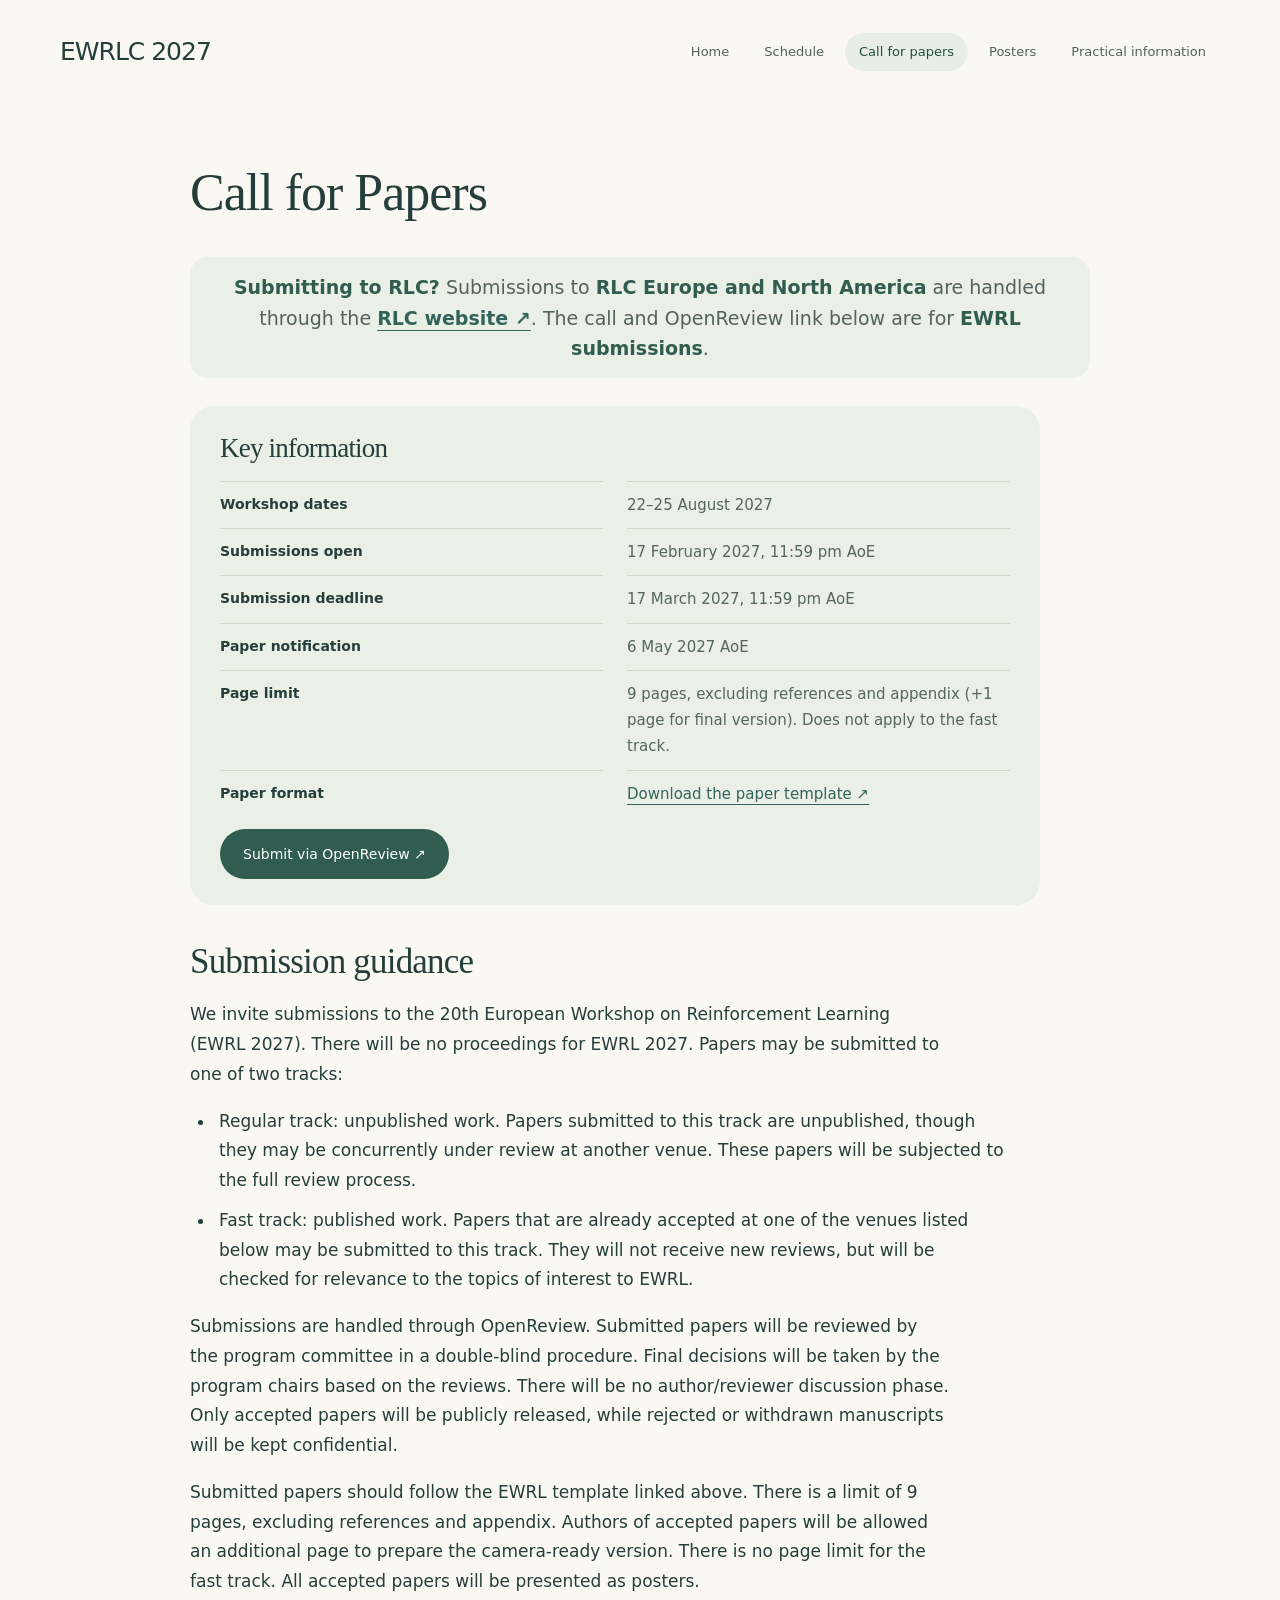
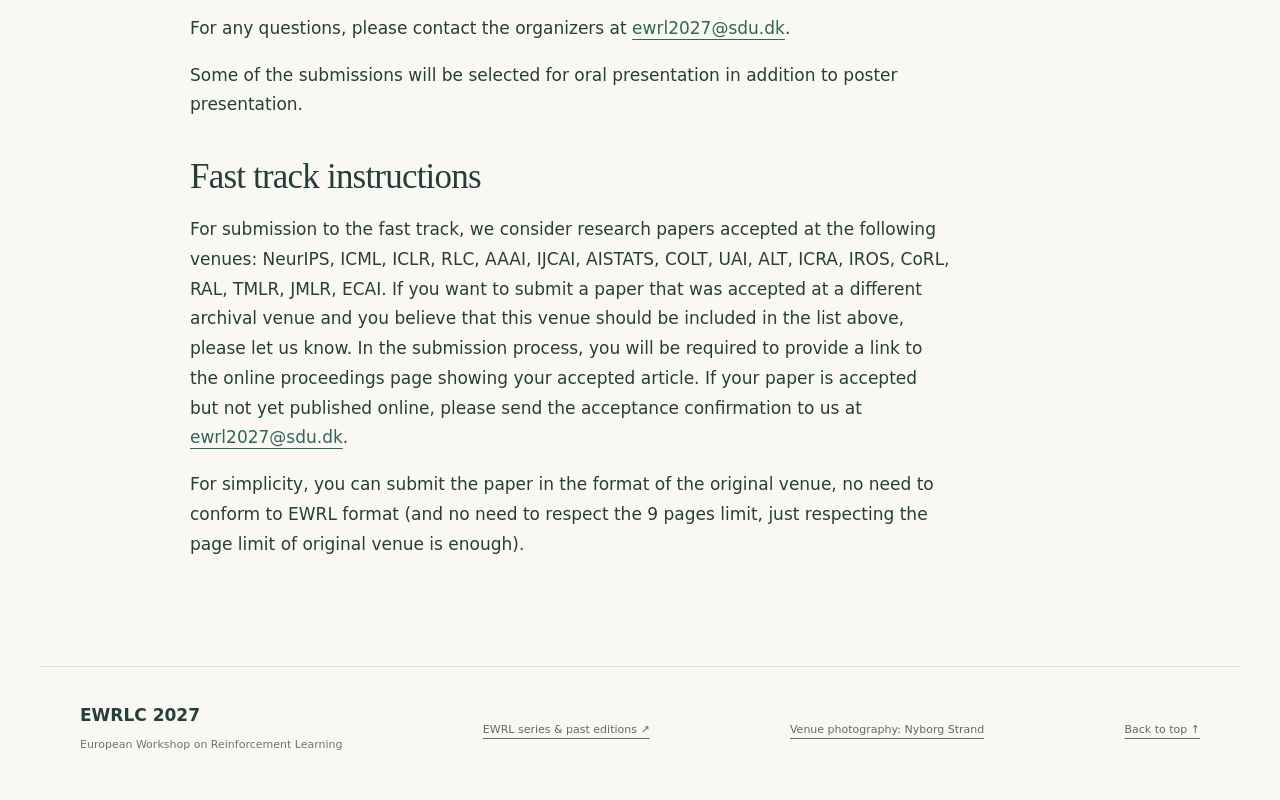
==== call.html @ bf9b0c90 "Publish EWRLC 2027 website" ====
<!doctype html>
<html lang="en"><head><meta charset="utf-8"><meta name="viewport" content="width=device-width, initial-scale=1"><title>Call for papers | EWRL 2027</title><meta name="description" content="EWRL 2027 — European Workshop on Reinforcement Learning. 22–25 August 2027. Nyborg Strand, Denmark."><link rel="stylesheet" href="assets/site.css?v=cfp-key-info"></head><body><a class="skip" href="#main">Skip to content</a><header><nav aria-label="Main navigation"><a class="brand" href="index.html">EWRLC <strong>2027</strong></a><div class="links"><a href="index.html">Home</a><a href="calendar.html">Schedule</a><a href="call.html" aria-current="page">Call for papers</a><a href="papers.html">Posters</a><a href="help.html">Practical information</a></div></nav></header><main id="main" class="call-content"><h1>Call for Papers</h1><aside class="site-note" aria-label="RLC submissions"><strong>Submitting to RLC?</strong> Submissions to <strong>RLC Europe and North America</strong> are handled through the <a href="https://rl-conference.cc/2027/index.html">RLC website ↗</a>. The call and OpenReview link below are for <strong>EWRL submissions</strong>.</aside><section class="cfp-key-info" aria-labelledby="key-info-title"><h2 id="key-info-title">Key information</h2><dl><dt>Workshop dates</dt><dd>22–25 August 2027</dd><dt>Submissions open</dt><dd>17 February 2027, 11:59 pm AoE</dd><dt>Submission deadline</dt><dd>17 March 2027, 11:59 pm AoE</dd><dt>Paper notification</dt><dd>6 May 2027 AoE</dd><dt>Page limit</dt><dd>9 pages, excluding references and appendix (+1 page for final version). Does not apply to the fast track.</dd><dt>Paper format</dt><dd><a href="assets/ewrl_2027_template.zip" download>Download the paper template ↗</a></dd></dl><p><a class="button" href="https://openreview.net/group?id=EWRL/2027/Workshop">Submit via OpenReview ↗</a></p></section><h2>Submission guidance</h2>
<p>We invite submissions to the 20th European Workshop on Reinforcement Learning (EWRL 2027). There will be no proceedings for EWRL 2027. Papers may be submitted to one of two tracks:</p>
<ul><li>Regular track: unpublished work. Papers submitted to this track are unpublished, though they may be concurrently under review at another venue. These papers will be subjected to the full review process.</li><li>Fast track: published work. Papers that are already accepted at one of the venues listed below may be submitted to this track. They will not receive new reviews, but will be checked for relevance to the topics of interest to EWRL.</li></ul>
<p>Submissions are handled through OpenReview. Submitted papers will be reviewed by the program committee in a double-blind procedure. Final decisions will be taken by the program chairs based on the reviews. There will be no author/reviewer discussion phase. Only accepted papers will be publicly released, while rejected or withdrawn manuscripts will be kept confidential.</p>
<p>Submitted papers should follow the EWRL template linked above. There is a limit of 9 pages, excluding references and appendix. Authors of accepted papers will be allowed an additional page to prepare the camera-ready version. There is no page limit for the fast track. All accepted papers will be presented as posters.</p>
<p>For any questions, please contact the organizers at <a href="mailto:ewrl2027@sdu.dk">ewrl2027@sdu.dk</a>.</p>
<p>Some of the submissions will be selected for oral presentation in addition to poster presentation.</p>
<h2>Fast track instructions</h2>
<p>For submission to the fast track, we consider research papers accepted at the following venues: NeurIPS, ICML, ICLR, RLC, AAAI, IJCAI, AISTATS, COLT, UAI, ALT, ICRA, IROS, CoRL, RAL, TMLR, JMLR, ECAI. If you want to submit a paper that was accepted at a different archival venue and you believe that this venue should be included in the list above, please let us know. In the submission process, you will be required to provide a link to the online proceedings page showing your accepted article. If your paper is accepted but not yet published online, please send the acceptance confirmation to us at <a href="mailto:ewrl2027@sdu.dk">ewrl2027@sdu.dk</a>.</p>
<p>For simplicity, you can submit the paper in the format of the original venue, no need to conform to EWRL format (and no need to respect the 9 pages limit, just respecting the page limit of original venue is enough).</p>
</main><footer><div><strong>EWRLC 2027</strong><p>European Workshop on Reinforcement Learning</p></div><a href="https://ewrl-org.github.io/">EWRL series & past editions ↗</a><a href="https://www.nyborgstrand.dk/en/press/">Venue photography: Nyborg Strand</a><a href="#main">Back to top ↑</a></footer></body></html>
---- assets/site.css ----
*{box-sizing:border-box}html{scroll-behavior:smooth;scroll-padding-top:2rem}body{margin:0;background:#faf8f3;color:#263e3b;font:17px/1.75 system-ui,-apple-system,BlinkMacSystemFont,"Segoe UI",sans-serif}a{color:#32645c;text-underline-offset:5px}a:hover{color:#173e36}a:focus-visible{outline:3px solid #a35a35;outline-offset:5px}.skip{position:absolute;top:-80px;background:white;padding:12px;z-index:5}.skip:focus{top:0}header{max-width:1240px;margin:auto}nav{padding:30px 40px;display:flex;align-items:center;justify-content:space-between;gap:28px}.brand{font-size:25px;letter-spacing:-1px;white-space:nowrap;text-decoration:none;color:#263e3b}.brand strong{font-weight:400}.brand span{color:#b27e57;padding-left:7px}.links{display:flex;gap:7px;flex-wrap:wrap}.links a{padding:8px 14px;font-size:13px;text-decoration:none;color:#52635d;border-radius:99px}.links a[aria-current]{color:#214f44;background:#e8eee6}main{max-width:1200px;margin:0 auto;padding:24px 40px 90px;min-height:70vh}.hero{display:grid;grid-template-columns:1fr 1.12fr;gap:54px;align-items:center;margin:0 0 90px;padding:20px 0 0}.hero-copy{padding:16px 0}.eyebrow{font-size:11px;line-height:1.7;letter-spacing:2px;text-transform:uppercase;font-weight:650;color:#586e61}.hero h1{font-family:Georgia,"Times New Roman",serif;font-weight:400;font-size:clamp(36px,3.6vw,50px);letter-spacing:-1.5px;margin:25px 0;line-height:1.06}.hero h1 em{font-weight:400;color:#557d6d}.edition{font-size:23px;font-weight:600;letter-spacing:-.6px;margin:20px 0 0}.location{margin:3px 0;color:#52635d;font-size:15px}.date{font-size:15px;color:#52635d;margin:10px 0 26px}.status{display:block;font-size:12px;color:#6d7164}.button{display:inline-flex;gap:30px;align-items:center;padding:13px 23px;background:#315c50;color:white;border-radius:99px;text-decoration:none;font-size:14px}.button:hover{color:white;background:#23473e}.hero-photo{margin:0}.hero-photo img{display:block;width:100%;height:auto;object-fit:contain;border-radius:100px 100px 30px 30px}.hero-photo figcaption{font-size:11px;color:#68776e;text-align:center;margin-top:12px;letter-spacing:.4px}h1,h2{font-family:Georgia,"Times New Roman",serif;font-weight:400}h1{font-size:52px;line-height:1.15;letter-spacing:-1px}h2{font-size:35px;line-height:1.2;margin:0 0 20px;letter-spacing:-.8px}p{max-width:760px}section{margin:52px 0}section+section{padding-top:18px}.welcome{max-width:770px;margin:70px auto 76px;text-align:center}.welcome p{color:#53665e}.welcome h2{color:#263e3b;font-size:42px}.facts{background:#eaf0e6;padding:40px 44px;border-radius:36px;margin:60px 0}.facts h2{margin-bottom:28px}dl{display:grid;grid-template-columns:1fr 1fr;gap:14px 36px;margin:0}dt{font-size:14px;font-weight:600;border-top:1px solid #ced9cc;padding-top:16px}dd{margin:0;color:#53665e;font-size:15px;border-top:1px solid #ced9cc;padding-top:16px}.lead{font-size:20px;color:#60736a}footer{max-width:1200px;margin:auto;border-top:1px solid #d9dfd3;padding:34px 40px 42px;display:flex;justify-content:space-between;gap:24px;align-items:center;font-size:11px}footer p{margin:4px 0;color:#68776e}footer strong{font-size:17px}footer a{color:#586e61}@media(min-width:800px){main>section:not(.hero):not(.welcome):not(.facts){max-width:850px}}@media(max-width:800px){nav{align-items:flex-start;flex-direction:column;gap:16px;padding:22px 24px}.links{gap:2px}.links a{padding:6px 10px;font-size:12px}main{padding:10px 24px 60px}.hero{grid-template-columns:1fr;gap:24px;margin-bottom:56px;padding-top:0}.hero h1{font-size:clamp(34px,7vw,46px);letter-spacing:-1px}.hero h1 br:first-of-type{display:none}.hero-photo img{height:auto;border-radius:60px 60px 22px 22px}.hero-copy{padding:0}.eyebrow br{display:none}.welcome{margin:52px auto;text-align:left}.welcome h2{font-size:35px}.facts{padding:28px 24px;border-radius:28px}dl{grid-template-columns:1fr;gap:4px}dd{border:0;padding-top:0;margin-bottom:14px}footer{align-items:flex-start;flex-direction:column;padding:30px 24px;gap:16px}h1{font-size:43px}h2{font-size:30px}}@media(prefers-reduced-motion:reduce){html{scroll-behavior:auto}}
.partnership{font-size:25px;line-height:1.4;font-weight:550;letter-spacing:-.5px;margin:0 0 22px;color:#315c50}.partnership span{display:block;font-size:16px;font-weight:400;letter-spacing:0;color:#60736a;margin-top:7px}

/* Paired venues share the existing warm palette and rounded photography. */
.hero{grid-template-columns:1fr;gap:32px;text-align:center}.hero-copy{padding-bottom:0}.hero-copy p{margin-left:auto;margin-right:auto}.hero h1 br{display:none}.hero h1{font-size:clamp(38px,5.2vw,64px)}.hero .edition{font-size:17px;margin-top:16px}.hero .date{margin-bottom:20px}.venue-pair{display:grid;grid-template-columns:minmax(0,1fr) minmax(0,1fr);gap:28px;text-align:left}.venue-pair .hero-photo img{width:100%;height:auto;aspect-ratio:4/3;object-fit:cover;border-radius:72px 72px 24px 24px}.venue-pair figcaption{font-size:14px;line-height:1.6;letter-spacing:0;margin-top:16px;color:#52635d}.venue-pair figcaption strong{color:#315c50;font-weight:600}footer{flex-wrap:wrap}
@media(max-width:800px){.hero{gap:26px}.venue-pair{gap:16px}.venue-pair .hero-photo img{border-radius:40px 40px 16px 16px}.venue-pair figcaption{font-size:12px}.venue-pair figcaption strong{display:block}.hero h1{font-size:clamp(34px,7vw,46px)}}

/* Conference overview; the remaining site is dedicated to EWRL. */
.hero{gap:26px;margin-bottom:55px;padding-top:0}.hero-copy{padding:0}.hero h1{margin:6px 0 14px;font-size:clamp(34px,4.2vw,52px)}.hero .partnership{font-size:21px;margin-bottom:0}.hero .partnership span{font-size:14px;margin-top:3px}.conference-card{min-width:0;text-align:center}.conference-card h2{font-family:Georgia,"Times New Roman",serif;font-size:28px;margin:0 0 5px}.conference-name{font-size:13px;line-height:1.5;min-height:2.8em;color:#60736a;margin:0 0 13px}.venue-pair .hero-photo img{aspect-ratio:16/9;border-radius:54px 54px 20px 20px}.venue-pair figcaption{margin-top:12px}.conference-date{font-size:14px;color:#52635d;margin:9px 0 12px}.date-note{font-size:12px;color:#6d7164}.conference-link{display:inline-flex;align-items:center;justify-content:center;gap:14px;font-size:13px;line-height:1.5;text-decoration:none;border-radius:99px;padding:10px 19px;background:#315c50;color:#fff}.conference-link:hover{background:#23473e;color:#fff}.pending-link,.pending-link:hover{background:#e8eee6;color:#52635d;cursor:default}.link-status{font-size:10px;text-transform:uppercase;letter-spacing:.6px}.welcome{margin-top:45px}
@media(max-width:800px){.hero{gap:24px}.conference-card h2{font-size:24px}.conference-name{font-size:11px;min-height:3em}.venue-pair .hero-photo img{border-radius:34px 34px 15px 15px}.conference-date{font-size:12px}.conference-link{font-size:12px;padding:9px 12px;gap:8px}.link-status{font-size:9px}}
@media(max-width:420px){.conference-name{min-height:4.5em}.pending-link{flex-direction:column;gap:0}.conference-date{min-height:3em}}

.site-note{max-width:760px;margin:0 auto;padding:20px 28px;border-radius:22px;background:#eaf0e6;color:#52635d;font-size:15px;line-height:1.8;text-align:center}.site-note strong{color:#315c50;font-weight:600}.rlc-link-placeholder{color:#32645c;text-decoration:underline;text-underline-offset:4px}.coming-soon{font-size:12px;color:#68776e}.conference-date{margin-bottom:0}@media(max-width:800px){.site-note{font-size:13px;padding:16px 20px}.coming-soon{font-size:11px}}

.site-note{max-width:900px;width:100%;padding:26px 32px;font-size:19px;line-height:1.8}.site-note .coming-soon{font-size:14px}@media(max-width:800px){.site-note{font-size:17px;padding:24px}.site-note .coming-soon{font-size:13px}}

.ewrl-venue{grid-template-columns:minmax(0,1fr);width:100%}.ewrl-venue .conference-name{min-height:0;margin-bottom:20px}.ewrl-venue .hero-photo img{aspect-ratio: 2.8/1;object-position:center;max-height:400px}.hero .partnership span{font-size:16px}.site-note a{font-weight:600}@media(max-width:800px){.ewrl-venue .hero-photo img{aspect-ratio:16/9}.hero h1{font-size:clamp(32px,6.2vw,46px)}}

.site-note{max-width:100%;padding:15px 24px;line-height:1.6;border-radius:18px}.hero{row-gap:20px;margin-bottom:32px}.welcome{margin-top:28px}@media(max-width:800px){.site-note{padding:14px 18px;line-height:1.6}}

.call-content{max-width:980px}.call-content h2{margin:36px 0 16px}.call-content ul{max-width:820px;padding-left:25px}.call-content li{padding-left:4px;margin-bottom:10px}.call-content .lead{margin-bottom:24px}

.airport-table{width:100%;border-collapse:collapse;font-size:15px;text-align:left}.airport-table th,.airport-table td{padding:16px 14px;border-bottom:1px solid #d9dfd3;vertical-align:top}.airport-table thead{background:#eaf0e6}.airport-table tbody th{font-weight:600;width:28%}.airport-table td:nth-child(2){width:23%}.travel-source{font-size:12px;color:#68776e;margin-top:16px}.contact-form{max-width:760px;padding:28px;background:#eaf0e6;border-radius:24px}.contact-form label{display:block;font-size:14px;font-weight:600;margin-bottom:18px}.contact-fields{display:grid;grid-template-columns:1fr 1fr;gap:20px}.contact-form input,.contact-form textarea{display:block;width:100%;margin-top:7px;padding:12px 14px;border:1px solid #bdcbbc;border-radius:10px;background:#faf8f3;color:#263e3b;font:inherit;font-weight:400}.contact-form textarea{resize:vertical}.contact-form input:focus-visible,.contact-form textarea:focus-visible{outline:3px solid #557d6d;outline-offset:2px}.contact-form button{border:0;cursor:pointer;font-family:inherit}.form-note,#contact-status{font-size:13px;line-height:1.6;color:#52635d}#contact-status:empty{display:none}@media(max-width:600px){.contact-fields{grid-template-columns:1fr;gap:0}.contact-form{padding:22px}.airport-table{font-size:12px}.airport-table th,.airport-table td{padding:12px 8px}}

main>section.organizers{max-width:none;margin-top:64px}.organizer-grid{display:grid;grid-template-columns:repeat(4,minmax(0,1fr));gap:24px;margin-top:28px}.organizer-card{text-align:center;min-width:0}.organizer-card img{display:block;width:100%;aspect-ratio:1;height:auto;object-fit:cover;object-position:center 30%;border-radius:32px 32px 16px 16px}.organizer-card h3{font-family:Georgia,"Times New Roman",serif;font-size:21px;font-weight:400;line-height:1.3;margin:18px 0 6px}.organizer-card p{margin:0}.organizer-affiliation{font-size:13px;color:#68776e}.organizer-role{font-size:14px;color:#315c50;font-weight:600;margin-top:7px!important}.photo-credit{font-size:11px;color:#68776e;margin-top:24px}@media(max-width:800px){.organizer-grid{grid-template-columns:repeat(2,minmax(0,1fr));gap:28px 20px}.organizer-card h3{font-size:20px}.organizer-role{font-size:13px}}

.organizer-card img{width:85%;margin-left:auto;margin-right:auto}

.cfp-key-info{background:#eaf0e6;border-radius:24px;padding:26px 30px;margin:28px 0 36px}.call-content .cfp-key-info h2{font-size:27px;margin:0 0 16px}.cfp-key-info dl{gap:10px 24px}.cfp-key-info dt,.cfp-key-info dd{padding-top:10px}.cfp-key-info>p{margin:22px 0 0}@media(max-width:800px){.cfp-key-info{padding:24px}.cfp-key-info dl{gap:3px}.cfp-key-info dd{padding-top:0;margin-bottom:9px}}
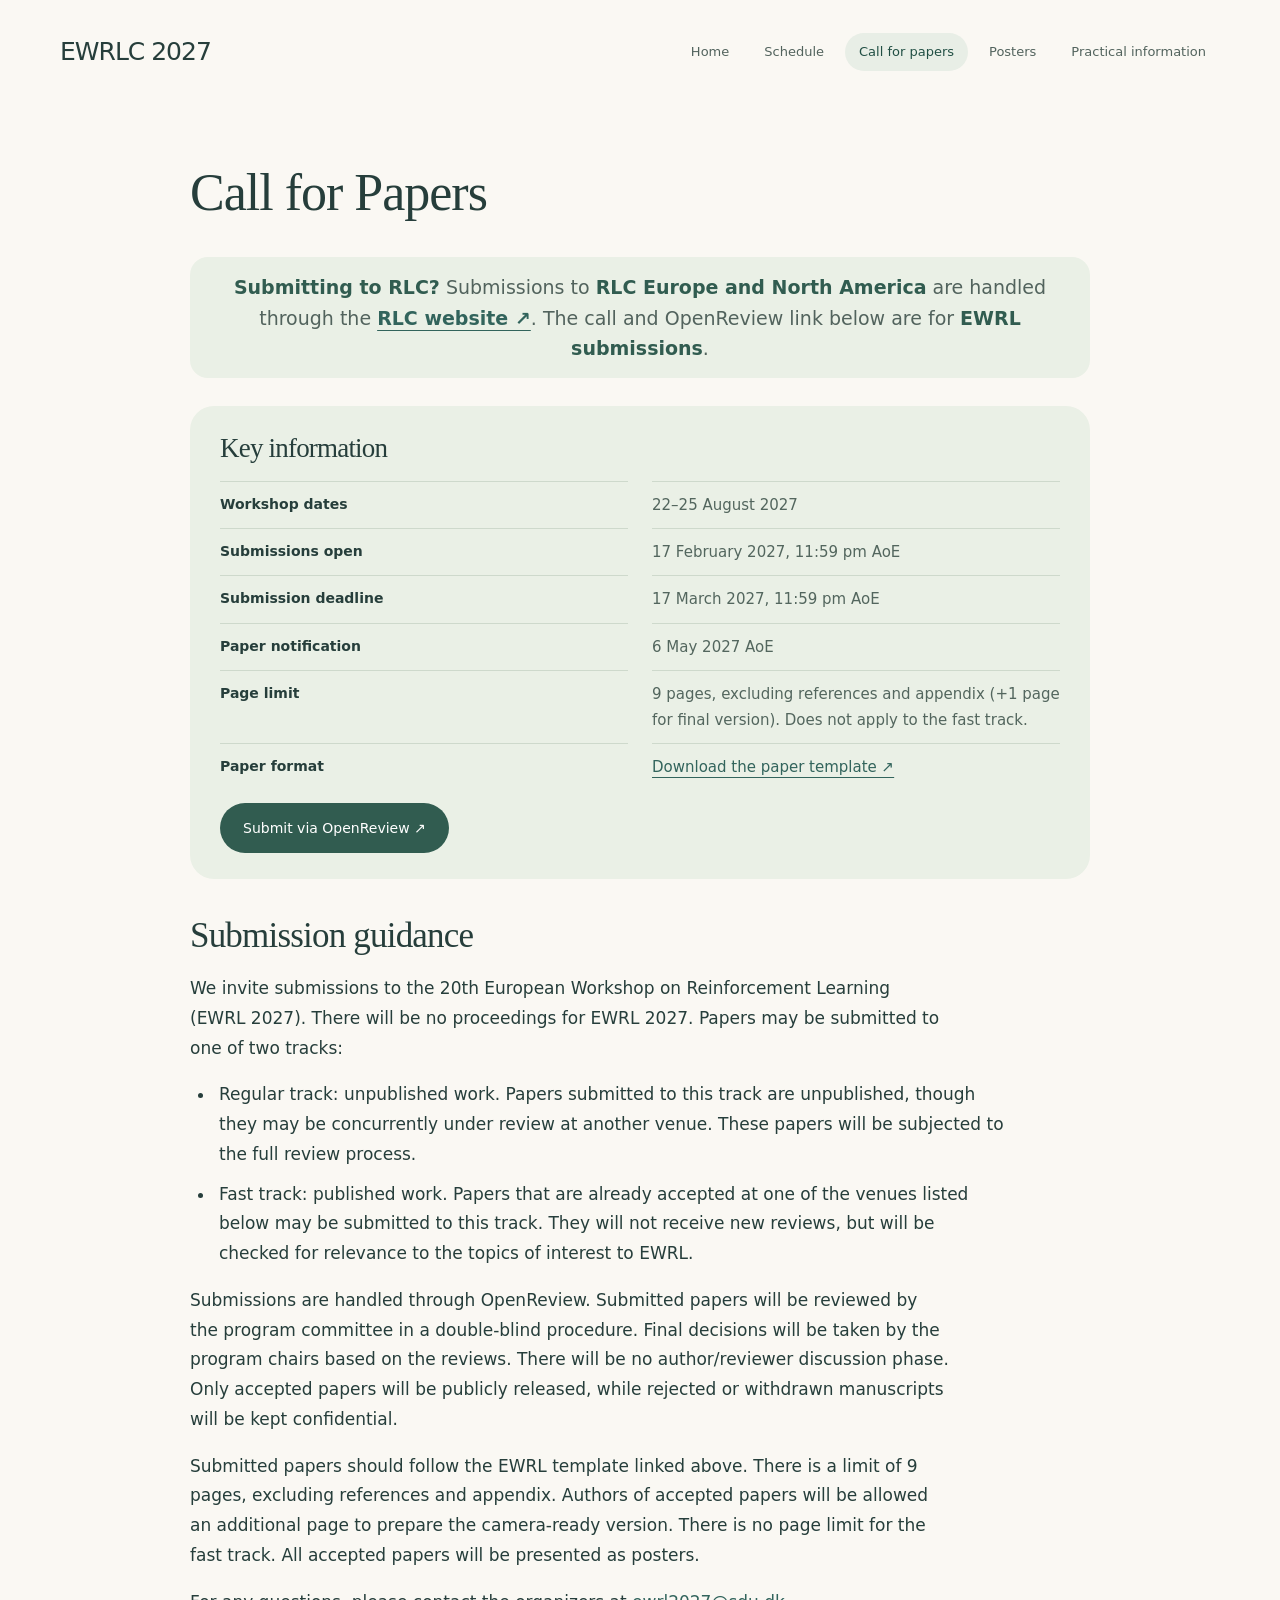
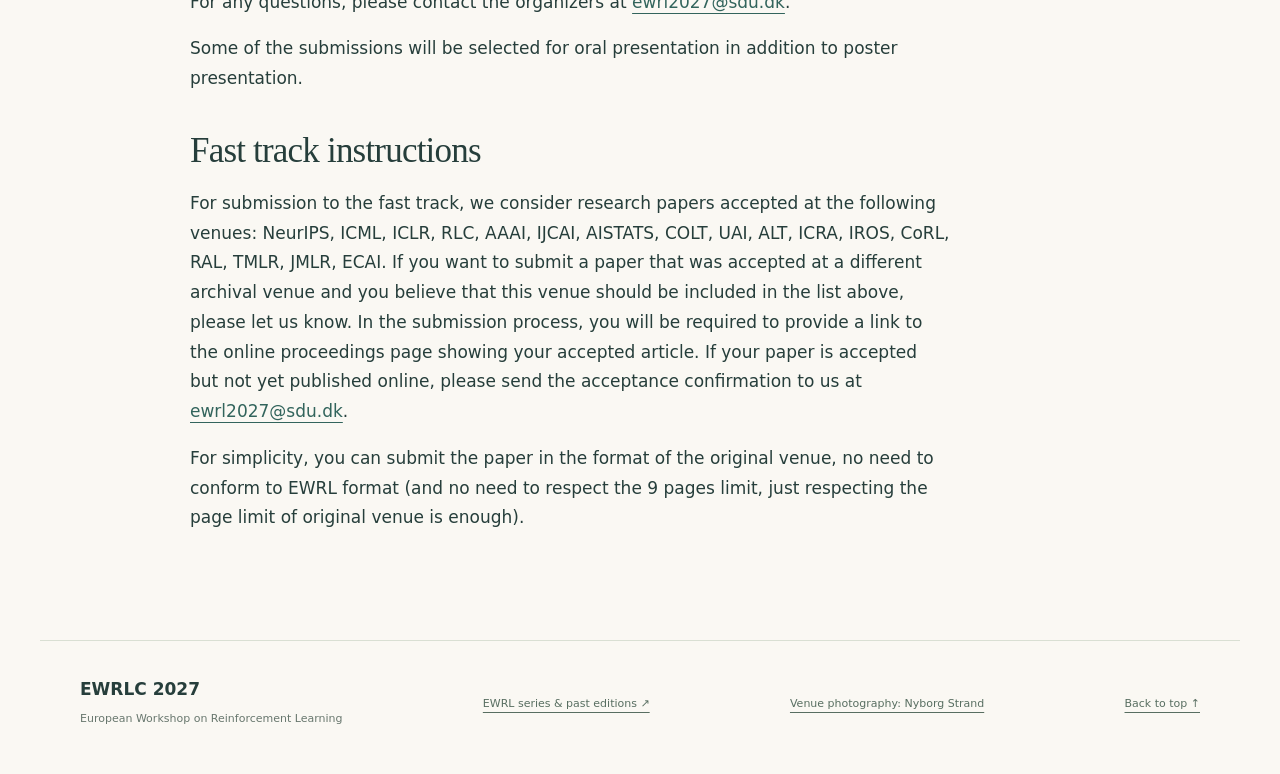
==== commit ee9c27d4: "Align CFP information box widths" ====
--- a/call.html
+++ b/call.html
@@ -1,5 +1,5 @@
 <!doctype html>
-<html lang="en"><head><meta charset="utf-8"><meta name="viewport" content="width=device-width, initial-scale=1"><title>Call for papers | EWRL 2027</title><meta name="description" content="EWRL 2027 — European Workshop on Reinforcement Learning. 22–25 August 2027. Nyborg Strand, Denmark."><link rel="stylesheet" href="assets/site.css?v=cfp-key-info"></head><body><a class="skip" href="#main">Skip to content</a><header><nav aria-label="Main navigation"><a class="brand" href="index.html">EWRLC <strong>2027</strong></a><div class="links"><a href="index.html">Home</a><a href="calendar.html">Schedule</a><a href="call.html" aria-current="page">Call for papers</a><a href="papers.html">Posters</a><a href="help.html">Practical information</a></div></nav></header><main id="main" class="call-content"><h1>Call for Papers</h1><aside class="site-note" aria-label="RLC submissions"><strong>Submitting to RLC?</strong> Submissions to <strong>RLC Europe and North America</strong> are handled through the <a href="https://rl-conference.cc/2027/index.html">RLC website ↗</a>. The call and OpenReview link below are for <strong>EWRL submissions</strong>.</aside><section class="cfp-key-info" aria-labelledby="key-info-title"><h2 id="key-info-title">Key information</h2><dl><dt>Workshop dates</dt><dd>22–25 August 2027</dd><dt>Submissions open</dt><dd>17 February 2027, 11:59 pm AoE</dd><dt>Submission deadline</dt><dd>17 March 2027, 11:59 pm AoE</dd><dt>Paper notification</dt><dd>6 May 2027 AoE</dd><dt>Page limit</dt><dd>9 pages, excluding references and appendix (+1 page for final version). Does not apply to the fast track.</dd><dt>Paper format</dt><dd><a href="assets/ewrl_2027_template.zip" download>Download the paper template ↗</a></dd></dl><p><a class="button" href="https://openreview.net/group?id=EWRL/2027/Workshop">Submit via OpenReview ↗</a></p></section><h2>Submission guidance</h2>
+<html lang="en"><head><meta charset="utf-8"><meta name="viewport" content="width=device-width, initial-scale=1"><title>Call for papers | EWRL 2027</title><meta name="description" content="EWRL 2027 — European Workshop on Reinforcement Learning. 22–25 August 2027. Nyborg Strand, Denmark."><link rel="stylesheet" href="assets/site.css?v=cfp-aligned-boxes"></head><body><a class="skip" href="#main">Skip to content</a><header><nav aria-label="Main navigation"><a class="brand" href="index.html">EWRLC <strong>2027</strong></a><div class="links"><a href="index.html">Home</a><a href="calendar.html">Schedule</a><a href="call.html" aria-current="page">Call for papers</a><a href="papers.html">Posters</a><a href="help.html">Practical information</a></div></nav></header><main id="main" class="call-content"><h1>Call for Papers</h1><aside class="site-note" aria-label="RLC submissions"><strong>Submitting to RLC?</strong> Submissions to <strong>RLC Europe and North America</strong> are handled through the <a href="https://rl-conference.cc/2027/index.html">RLC website ↗</a>. The call and OpenReview link below are for <strong>EWRL submissions</strong>.</aside><section class="cfp-key-info" aria-labelledby="key-info-title"><h2 id="key-info-title">Key information</h2><dl><dt>Workshop dates</dt><dd>22–25 August 2027</dd><dt>Submissions open</dt><dd>17 February 2027, 11:59 pm AoE</dd><dt>Submission deadline</dt><dd>17 March 2027, 11:59 pm AoE</dd><dt>Paper notification</dt><dd>6 May 2027 AoE</dd><dt>Page limit</dt><dd>9 pages, excluding references and appendix (+1 page for final version). Does not apply to the fast track.</dd><dt>Paper format</dt><dd><a href="assets/ewrl_2027_template.zip" download>Download the paper template ↗</a></dd></dl><p><a class="button" href="https://openreview.net/group?id=EWRL/2027/Workshop">Submit via OpenReview ↗</a></p></section><h2>Submission guidance</h2>
 <p>We invite submissions to the 20th European Workshop on Reinforcement Learning (EWRL 2027). There will be no proceedings for EWRL 2027. Papers may be submitted to one of two tracks:</p>
 <ul><li>Regular track: unpublished work. Papers submitted to this track are unpublished, though they may be concurrently under review at another venue. These papers will be subjected to the full review process.</li><li>Fast track: published work. Papers that are already accepted at one of the venues listed below may be submitted to this track. They will not receive new reviews, but will be checked for relevance to the topics of interest to EWRL.</li></ul>
 <p>Submissions are handled through OpenReview. Submitted papers will be reviewed by the program committee in a double-blind procedure. Final decisions will be taken by the program chairs based on the reviews. There will be no author/reviewer discussion phase. Only accepted papers will be publicly released, while rejected or withdrawn manuscripts will be kept confidential.</p>
--- a/assets/site.css
+++ b/assets/site.css
@@ -1,4 +1,4 @@
-*{box-sizing:border-box}html{scroll-behavior:smooth;scroll-padding-top:2rem}body{margin:0;background:#faf8f3;color:#263e3b;font:17px/1.75 system-ui,-apple-system,BlinkMacSystemFont,"Segoe UI",sans-serif}a{color:#32645c;text-underline-offset:5px}a:hover{color:#173e36}a:focus-visible{outline:3px solid #a35a35;outline-offset:5px}.skip{position:absolute;top:-80px;background:white;padding:12px;z-index:5}.skip:focus{top:0}header{max-width:1240px;margin:auto}nav{padding:30px 40px;display:flex;align-items:center;justify-content:space-between;gap:28px}.brand{font-size:25px;letter-spacing:-1px;white-space:nowrap;text-decoration:none;color:#263e3b}.brand strong{font-weight:400}.brand span{color:#b27e57;padding-left:7px}.links{display:flex;gap:7px;flex-wrap:wrap}.links a{padding:8px 14px;font-size:13px;text-decoration:none;color:#52635d;border-radius:99px}.links a[aria-current]{color:#214f44;background:#e8eee6}main{max-width:1200px;margin:0 auto;padding:24px 40px 90px;min-height:70vh}.hero{display:grid;grid-template-columns:1fr 1.12fr;gap:54px;align-items:center;margin:0 0 90px;padding:20px 0 0}.hero-copy{padding:16px 0}.eyebrow{font-size:11px;line-height:1.7;letter-spacing:2px;text-transform:uppercase;font-weight:650;color:#586e61}.hero h1{font-family:Georgia,"Times New Roman",serif;font-weight:400;font-size:clamp(36px,3.6vw,50px);letter-spacing:-1.5px;margin:25px 0;line-height:1.06}.hero h1 em{font-weight:400;color:#557d6d}.edition{font-size:23px;font-weight:600;letter-spacing:-.6px;margin:20px 0 0}.location{margin:3px 0;color:#52635d;font-size:15px}.date{font-size:15px;color:#52635d;margin:10px 0 26px}.status{display:block;font-size:12px;color:#6d7164}.button{display:inline-flex;gap:30px;align-items:center;padding:13px 23px;background:#315c50;color:white;border-radius:99px;text-decoration:none;font-size:14px}.button:hover{color:white;background:#23473e}.hero-photo{margin:0}.hero-photo img{display:block;width:100%;height:auto;object-fit:contain;border-radius:100px 100px 30px 30px}.hero-photo figcaption{font-size:11px;color:#68776e;text-align:center;margin-top:12px;letter-spacing:.4px}h1,h2{font-family:Georgia,"Times New Roman",serif;font-weight:400}h1{font-size:52px;line-height:1.15;letter-spacing:-1px}h2{font-size:35px;line-height:1.2;margin:0 0 20px;letter-spacing:-.8px}p{max-width:760px}section{margin:52px 0}section+section{padding-top:18px}.welcome{max-width:770px;margin:70px auto 76px;text-align:center}.welcome p{color:#53665e}.welcome h2{color:#263e3b;font-size:42px}.facts{background:#eaf0e6;padding:40px 44px;border-radius:36px;margin:60px 0}.facts h2{margin-bottom:28px}dl{display:grid;grid-template-columns:1fr 1fr;gap:14px 36px;margin:0}dt{font-size:14px;font-weight:600;border-top:1px solid #ced9cc;padding-top:16px}dd{margin:0;color:#53665e;font-size:15px;border-top:1px solid #ced9cc;padding-top:16px}.lead{font-size:20px;color:#60736a}footer{max-width:1200px;margin:auto;border-top:1px solid #d9dfd3;padding:34px 40px 42px;display:flex;justify-content:space-between;gap:24px;align-items:center;font-size:11px}footer p{margin:4px 0;color:#68776e}footer strong{font-size:17px}footer a{color:#586e61}@media(min-width:800px){main>section:not(.hero):not(.welcome):not(.facts){max-width:850px}}@media(max-width:800px){nav{align-items:flex-start;flex-direction:column;gap:16px;padding:22px 24px}.links{gap:2px}.links a{padding:6px 10px;font-size:12px}main{padding:10px 24px 60px}.hero{grid-template-columns:1fr;gap:24px;margin-bottom:56px;padding-top:0}.hero h1{font-size:clamp(34px,7vw,46px);letter-spacing:-1px}.hero h1 br:first-of-type{display:none}.hero-photo img{height:auto;border-radius:60px 60px 22px 22px}.hero-copy{padding:0}.eyebrow br{display:none}.welcome{margin:52px auto;text-align:left}.welcome h2{font-size:35px}.facts{padding:28px 24px;border-radius:28px}dl{grid-template-columns:1fr;gap:4px}dd{border:0;padding-top:0;margin-bottom:14px}footer{align-items:flex-start;flex-direction:column;padding:30px 24px;gap:16px}h1{font-size:43px}h2{font-size:30px}}@media(prefers-reduced-motion:reduce){html{scroll-behavior:auto}}
+*{box-sizing:border-box}html{scroll-behavior:smooth;scroll-padding-top:2rem}body{margin:0;background:#faf8f3;color:#263e3b;font:17px/1.75 system-ui,-apple-system,BlinkMacSystemFont,"Segoe UI",sans-serif}a{color:#32645c;text-underline-offset:5px}a:hover{color:#173e36}a:focus-visible{outline:3px solid #a35a35;outline-offset:5px}.skip{position:absolute;top:-80px;background:white;padding:12px;z-index:5}.skip:focus{top:0}header{max-width:1240px;margin:auto}nav{padding:30px 40px;display:flex;align-items:center;justify-content:space-between;gap:28px}.brand{font-size:25px;letter-spacing:-1px;white-space:nowrap;text-decoration:none;color:#263e3b}.brand strong{font-weight:400}.brand span{color:#b27e57;padding-left:7px}.links{display:flex;gap:7px;flex-wrap:wrap}.links a{padding:8px 14px;font-size:13px;text-decoration:none;color:#52635d;border-radius:99px}.links a[aria-current]{color:#214f44;background:#e8eee6}main{max-width:1200px;margin:0 auto;padding:24px 40px 90px;min-height:70vh}.hero{display:grid;grid-template-columns:1fr 1.12fr;gap:54px;align-items:center;margin:0 0 90px;padding:20px 0 0}.hero-copy{padding:16px 0}.eyebrow{font-size:11px;line-height:1.7;letter-spacing:2px;text-transform:uppercase;font-weight:650;color:#586e61}.hero h1{font-family:Georgia,"Times New Roman",serif;font-weight:400;font-size:clamp(36px,3.6vw,50px);letter-spacing:-1.5px;margin:25px 0;line-height:1.06}.hero h1 em{font-weight:400;color:#557d6d}.edition{font-size:23px;font-weight:600;letter-spacing:-.6px;margin:20px 0 0}.location{margin:3px 0;color:#52635d;font-size:15px}.date{font-size:15px;color:#52635d;margin:10px 0 26px}.status{display:block;font-size:12px;color:#6d7164}.button{display:inline-flex;gap:30px;align-items:center;padding:13px 23px;background:#315c50;color:white;border-radius:99px;text-decoration:none;font-size:14px}.button:hover{color:white;background:#23473e}.hero-photo{margin:0}.hero-photo img{display:block;width:100%;height:auto;object-fit:contain;border-radius:100px 100px 30px 30px}.hero-photo figcaption{font-size:11px;color:#68776e;text-align:center;margin-top:12px;letter-spacing:.4px}h1,h2{font-family:Georgia,"Times New Roman",serif;font-weight:400}h1{font-size:52px;line-height:1.15;letter-spacing:-1px}h2{font-size:35px;line-height:1.2;margin:0 0 20px;letter-spacing:-.8px}p{max-width:760px}section{margin:52px 0}section+section{padding-top:18px}.welcome{max-width:770px;margin:70px auto 76px;text-align:center}.welcome p{color:#53665e}.welcome h2{color:#263e3b;font-size:42px}.facts{background:#eaf0e6;padding:40px 44px;border-radius:36px;margin:60px 0}.facts h2{margin-bottom:28px}dl{display:grid;grid-template-columns:1fr 1fr;gap:14px 36px;margin:0}dt{font-size:14px;font-weight:600;border-top:1px solid #ced9cc;padding-top:16px}dd{margin:0;color:#53665e;font-size:15px;border-top:1px solid #ced9cc;padding-top:16px}.lead{font-size:20px;color:#60736a}footer{max-width:1200px;margin:auto;border-top:1px solid #d9dfd3;padding:34px 40px 42px;display:flex;justify-content:space-between;gap:24px;align-items:center;font-size:11px}footer p{margin:4px 0;color:#68776e}footer strong{font-size:17px}footer a{color:#586e61}@media(min-width:800px){main>section:not(.hero):not(.welcome):not(.facts):not(.cfp-key-info){max-width:850px}}@media(max-width:800px){nav{align-items:flex-start;flex-direction:column;gap:16px;padding:22px 24px}.links{gap:2px}.links a{padding:6px 10px;font-size:12px}main{padding:10px 24px 60px}.hero{grid-template-columns:1fr;gap:24px;margin-bottom:56px;padding-top:0}.hero h1{font-size:clamp(34px,7vw,46px);letter-spacing:-1px}.hero h1 br:first-of-type{display:none}.hero-photo img{height:auto;border-radius:60px 60px 22px 22px}.hero-copy{padding:0}.eyebrow br{display:none}.welcome{margin:52px auto;text-align:left}.welcome h2{font-size:35px}.facts{padding:28px 24px;border-radius:28px}dl{grid-template-columns:1fr;gap:4px}dd{border:0;padding-top:0;margin-bottom:14px}footer{align-items:flex-start;flex-direction:column;padding:30px 24px;gap:16px}h1{font-size:43px}h2{font-size:30px}}@media(prefers-reduced-motion:reduce){html{scroll-behavior:auto}}
 .partnership{font-size:25px;line-height:1.4;font-weight:550;letter-spacing:-.5px;margin:0 0 22px;color:#315c50}.partnership span{display:block;font-size:16px;font-weight:400;letter-spacing:0;color:#60736a;margin-top:7px}
 
 /* Paired venues share the existing warm palette and rounded photography. */
